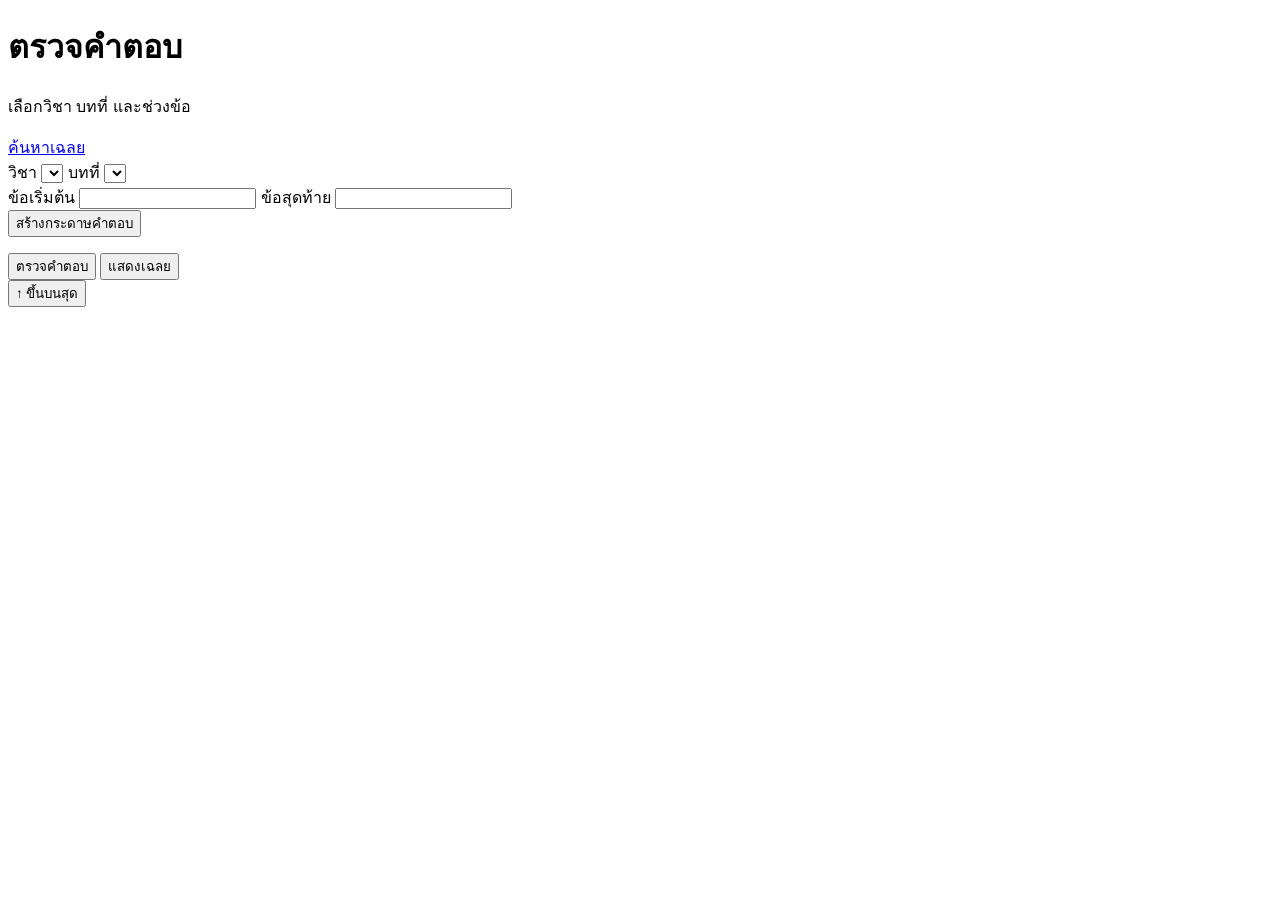
==== answer-sheet.html @ c2da9200 "Add answer-sheet.html" ====
<!doctype html>
<html lang="th">
<head>
  <meta charset="utf-8">
  <meta name="viewport" content="width=device-width, initial-scale=1">
  <title>ตรวจคำตอบ</title>
  <script src="vendor/tailwind.js"></script>
  <style>
    @font-face {
      font-family: "Anuphan";
      font-style: normal;
      font-weight: 100 900;
      font-display: swap;
      src: url("fonts/anuphan-thai.woff2") format("woff2");
      unicode-range: U+02D7, U+0303, U+0331, U+0E01-0E5B, U+200C-200D, U+25CC;
    }
    @font-face {
      font-family: "Anuphan";
      font-style: normal;
      font-weight: 100 900;
      font-display: swap;
      src: url("fonts/anuphan-vietnamese.woff2") format("woff2");
      unicode-range: U+0102-0103, U+0110-0111, U+0128-0129, U+0168-0169, U+01A0-01A1, U+01AF-01B0, U+0300-0301, U+0303-0304, U+0308-0309, U+0323, U+0329, U+1EA0-1EF9, U+20AB;
    }
    @font-face {
      font-family: "Anuphan";
      font-style: normal;
      font-weight: 100 900;
      font-display: swap;
      src: url("fonts/anuphan-latin-ext.woff2") format("woff2");
      unicode-range: U+0100-02BA, U+02BD-02C5, U+02C7-02CC, U+02CE-02D7, U+02DD-02FF, U+0304, U+0308, U+0329, U+1D00-1DBF, U+1E00-1E9F, U+1EF2-1EFF, U+2020, U+20A0-20AB, U+20AD-20C4, U+2113, U+2C60-2C7F, U+A720-A7FF;
    }
    @font-face {
      font-family: "Anuphan";
      font-style: normal;
      font-weight: 100 900;
      font-display: swap;
      src: url("fonts/anuphan-latin.woff2") format("woff2");
      unicode-range: U+0000-00FF, U+0131, U+0152-0153, U+02BB-02BC, U+02C6, U+02DA, U+02DC, U+0304, U+0308, U+0329, U+2000-206F, U+20AC, U+2122, U+2191, U+2193, U+2212, U+2215, U+FEFF, U+FFFD;
    }
    html, body {
      font-family: "Anuphan", sans-serif;
    }
  </style>
</head>
<body class="min-h-screen bg-white text-gray-900">
  <main class="mx-auto w-full max-w-md p-5 pb-24">
    <div class="text-center">
      <h1 class="text-2xl font-bold leading-tight">ตรวจคำตอบ</h1>
      <p class="mt-2 text-sm text-gray-600">เลือกวิชา บทที่ และช่วงข้อ</p>
      <a href="index.html"
         class="mt-3 inline-block text-sm font-medium text-blue-700 underline underline-offset-4 hover:text-blue-800">
        ค้นหาเฉลย
      </a>
    </div>

    <form id="setup-form" class="mt-8 space-y-5">
      <label class="block">
        <span class="mb-2 block text-sm font-medium">วิชา</span>
        <select id="subject" class="w-full rounded-lg border border-gray-300 bg-white px-3 py-3 text-base focus:border-blue-700 focus:outline-none focus:ring-2 focus:ring-blue-200"></select>
      </label>

      <label class="block">
        <span class="mb-2 block text-sm font-medium">บทที่</span>
        <select id="chapter" class="w-full rounded-lg border border-gray-300 bg-white px-3 py-3 text-base focus:border-blue-700 focus:outline-none focus:ring-2 focus:ring-blue-200"></select>
      </label>

      <div class="grid grid-cols-2 gap-4">
        <label class="block">
          <span class="mb-2 block text-sm font-medium">ข้อเริ่มต้น</span>
          <input id="start" type="number" min="1" step="1" inputmode="numeric"
                 class="w-full rounded-lg border border-gray-300 bg-white px-3 py-3 text-base focus:border-blue-700 focus:outline-none focus:ring-2 focus:ring-blue-200">
        </label>
        <label class="block">
          <span class="mb-2 block text-sm font-medium">ข้อสุดท้าย</span>
          <input id="end" type="number" min="1" step="1" inputmode="numeric"
                 class="w-full rounded-lg border border-gray-300 bg-white px-3 py-3 text-base focus:border-blue-700 focus:outline-none focus:ring-2 focus:ring-blue-200">
        </label>
      </div>

      <button type="submit"
              class="w-full rounded-lg bg-blue-700 px-4 py-3 text-base font-medium text-white transition-colors hover:bg-blue-800 active:bg-blue-900 focus:outline-none focus:ring-2 focus:ring-blue-300 focus:ring-offset-2">
        สร้างกระดาษคำตอบ
      </button>
    </form>

    <p id="error" class="mt-5 hidden rounded-lg border border-red-300 p-4 text-center text-sm text-red-700"></p>

    <section id="sheet" class="mt-8 hidden">
      <div class="text-center">
        <p id="sheet-info" class="text-sm leading-relaxed text-gray-600"></p>
        <p id="score" class="mt-3 hidden text-xl font-bold"></p>
        <div class="mt-4 flex justify-center gap-3">
          <button id="check" type="button"
                  class="rounded-lg bg-blue-700 px-4 py-2.5 text-sm font-medium text-white transition-colors hover:bg-blue-800 active:bg-blue-900 focus:outline-none focus:ring-2 focus:ring-blue-300 focus:ring-offset-2">
            ตรวจคำตอบ
          </button>
          <button id="reveal" type="button"
                  class="hidden rounded-lg border border-gray-300 bg-white px-4 py-2.5 text-sm font-medium transition-colors hover:bg-gray-50 focus:outline-none focus:ring-2 focus:ring-blue-200">
            แสดงเฉลย
          </button>
        </div>
      </div>

      <div id="rows" class="mt-6 space-y-4"></div>
    </section>
  </main>

  <button id="to-top" type="button" aria-label="กลับขึ้นด้านบน"
          class="fixed bottom-5 right-5 hidden rounded-full border border-blue-800 bg-blue-700 px-4 py-3 text-sm font-medium text-white transition-colors hover:bg-blue-800 focus:outline-none focus:ring-2 focus:ring-blue-300 focus:ring-offset-2">
    ↑ ขึ้นบนสุด
  </button>

  <script src="data.js"></script>
  <script src="answer-sheet.js"></script>
  <script src="to-top.js"></script>
</body>
</html>
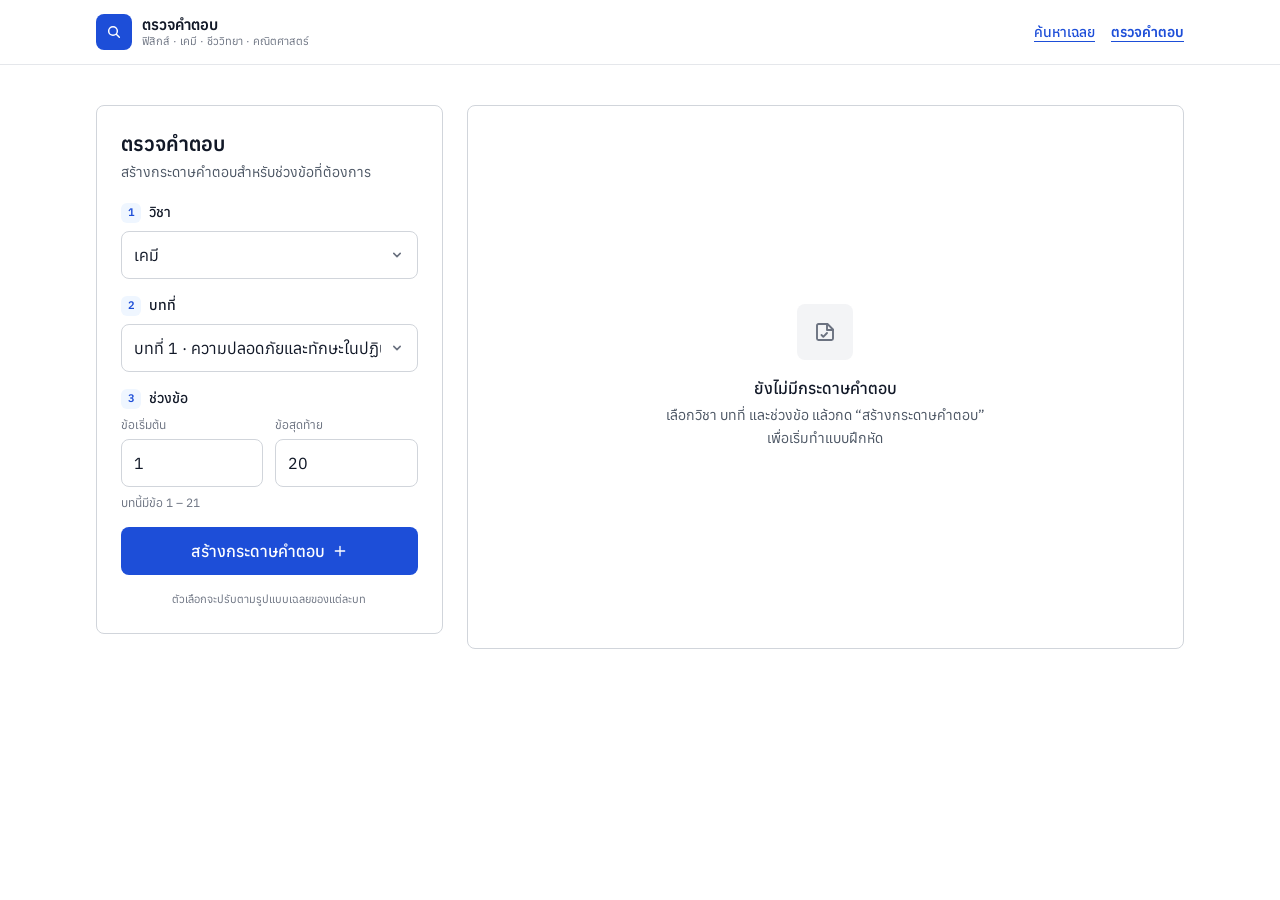
==== commit 17fb1852: "Redesign UI, add PWA, and improve answer sheet Refresh layout with flat styling, remove footer, and " ====
--- a/answer-sheet.html
+++ b/answer-sheet.html
@@ -3,116 +3,141 @@
 <head>
   <meta charset="utf-8">
   <meta name="viewport" content="width=device-width, initial-scale=1">
+  <meta name="theme-color" content="#1d4ed8">
+  <meta name="description" content="สร้างกระดาษคำตอบและตรวจคำตอบช่วงข้อที่เลือก พร้อมคะแนนและเฉลยรายข้อ">
   <title>ตรวจคำตอบ</title>
+  <link rel="manifest" href="manifest.webmanifest">
+  <link rel="icon" href="icons/icon-192.png" sizes="192x192" type="image/png">
+  <link rel="apple-touch-icon" href="icons/apple-touch-icon.png">
+  <meta name="apple-mobile-web-app-capable" content="yes">
+  <meta name="mobile-web-app-capable" content="yes">
+  <meta name="apple-mobile-web-app-title" content="ตรวจคำตอบ">
+  <meta name="apple-mobile-web-app-status-bar-style" content="default">
+  <link rel="stylesheet" href="styles.css">
   <script src="vendor/tailwind.js"></script>
-  <style>
-    @font-face {
-      font-family: "Anuphan";
-      font-style: normal;
-      font-weight: 100 900;
-      font-display: swap;
-      src: url("fonts/anuphan-thai.woff2") format("woff2");
-      unicode-range: U+02D7, U+0303, U+0331, U+0E01-0E5B, U+200C-200D, U+25CC;
-    }
-    @font-face {
-      font-family: "Anuphan";
-      font-style: normal;
-      font-weight: 100 900;
-      font-display: swap;
-      src: url("fonts/anuphan-vietnamese.woff2") format("woff2");
-      unicode-range: U+0102-0103, U+0110-0111, U+0128-0129, U+0168-0169, U+01A0-01A1, U+01AF-01B0, U+0300-0301, U+0303-0304, U+0308-0309, U+0323, U+0329, U+1EA0-1EF9, U+20AB;
-    }
-    @font-face {
-      font-family: "Anuphan";
-      font-style: normal;
-      font-weight: 100 900;
-      font-display: swap;
-      src: url("fonts/anuphan-latin-ext.woff2") format("woff2");
-      unicode-range: U+0100-02BA, U+02BD-02C5, U+02C7-02CC, U+02CE-02D7, U+02DD-02FF, U+0304, U+0308, U+0329, U+1D00-1DBF, U+1E00-1E9F, U+1EF2-1EFF, U+2020, U+20A0-20AB, U+20AD-20C4, U+2113, U+2C60-2C7F, U+A720-A7FF;
-    }
-    @font-face {
-      font-family: "Anuphan";
-      font-style: normal;
-      font-weight: 100 900;
-      font-display: swap;
-      src: url("fonts/anuphan-latin.woff2") format("woff2");
-      unicode-range: U+0000-00FF, U+0131, U+0152-0153, U+02BB-02BC, U+02C6, U+02DA, U+02DC, U+0304, U+0308, U+0329, U+2000-206F, U+20AC, U+2122, U+2191, U+2193, U+2212, U+2215, U+FEFF, U+FFFD;
-    }
-    html, body {
-      font-family: "Anuphan", sans-serif;
-    }
-  </style>
 </head>
 <body class="min-h-screen bg-white text-gray-900">
-  <main class="mx-auto w-full max-w-md p-5 pb-24">
-    <div class="text-center">
-      <h1 class="text-2xl font-bold leading-tight">ตรวจคำตอบ</h1>
-      <p class="mt-2 text-sm text-gray-600">เลือกวิชา บทที่ และช่วงข้อ</p>
-      <a href="index.html"
-         class="mt-3 inline-block text-sm font-medium text-blue-700 underline underline-offset-4 hover:text-blue-800">
-        ค้นหาเฉลย
+  <a href="#main" class="skip-link">ข้ามไปที่เนื้อหา</a>
+
+  <header class="appbar">
+    <div class="mx-auto flex h-16 w-full max-w-6xl items-center gap-3 px-4 sm:px-6 lg:px-8">
+      <a href="index.html" class="flex min-w-0 items-center gap-2.5" aria-label="ค้นหาเฉลยข้อสอบ หน้าแรก">
+        <span class="brand-mark" aria-hidden="true">
+          <svg viewBox="0 0 24 24" fill="none" stroke="currentColor" stroke-width="2.2" stroke-linecap="round" class="h-4 w-4">
+            <circle cx="10.5" cy="10.5" r="6.5"></circle>
+            <path d="m15.5 15.5 4.5 4.5"></path>
+          </svg>
+        </span>
+        <span class="flex min-w-0 flex-col leading-tight">
+          <span class="truncate text-[13px] font-semibold sm:text-[15px]">ตรวจคำตอบ</span>
+          <span class="hidden text-[11px] text-gray-500 sm:block">ฟิสิกส์ · เคมี · ชีววิทยา · คณิตศาสตร์</span>
+        </span>
       </a>
+
+      <nav class="ml-auto flex flex-none items-center gap-4 text-sm font-medium" aria-label="เมนูหลัก">
+        <a href="index.html" class="nav-link">ค้นหาเฉลย</a>
+        <a href="answer-sheet.html" class="nav-link" aria-current="page">ตรวจคำตอบ</a>
+      </nav>
     </div>
+  </header>
 
-    <form id="setup-form" class="mt-8 space-y-5">
-      <label class="block">
-        <span class="mb-2 block text-sm font-medium">วิชา</span>
-        <select id="subject" class="w-full rounded-lg border border-gray-300 bg-white px-3 py-3 text-base focus:border-blue-700 focus:outline-none focus:ring-2 focus:ring-blue-200"></select>
-      </label>
+  <main id="main" class="mx-auto w-full max-w-6xl px-4 pb-16 pt-6 sm:px-6 lg:px-8 lg:pt-10">
+    <div class="grid grid-cols-1 gap-5 lg:grid-cols-3 lg:items-start lg:gap-6">
 
-      <label class="block">
-        <span class="mb-2 block text-sm font-medium">บทที่</span>
-        <select id="chapter" class="w-full rounded-lg border border-gray-300 bg-white px-3 py-3 text-base focus:border-blue-700 focus:outline-none focus:ring-2 focus:ring-blue-200"></select>
-      </label>
+      <!-- ------------------------------ setup ------------------------------ -->
+      <section class="card p-5 lg:sticky lg:top-24 lg:p-6" aria-labelledby="setup-title">
+        <h1 id="setup-title" class="text-xl font-semibold">ตรวจคำตอบ</h1>
+        <p class="mt-1 text-sm text-gray-600">สร้างกระดาษคำตอบสำหรับช่วงข้อที่ต้องการ</p>
 
-      <div class="grid grid-cols-2 gap-4">
-        <label class="block">
-          <span class="mb-2 block text-sm font-medium">ข้อเริ่มต้น</span>
-          <input id="start" type="number" min="1" step="1" inputmode="numeric"
-                 class="w-full rounded-lg border border-gray-300 bg-white px-3 py-3 text-base focus:border-blue-700 focus:outline-none focus:ring-2 focus:ring-blue-200">
-        </label>
-        <label class="block">
-          <span class="mb-2 block text-sm font-medium">ข้อสุดท้าย</span>
-          <input id="end" type="number" min="1" step="1" inputmode="numeric"
-                 class="w-full rounded-lg border border-gray-300 bg-white px-3 py-3 text-base focus:border-blue-700 focus:outline-none focus:ring-2 focus:ring-blue-200">
-        </label>
-      </div>
+        <form id="setup-form" class="mt-5 space-y-4">
+          <label for="subject" class="block">
+            <span class="step"><span class="step-num" aria-hidden="true">1</span>วิชา</span>
+            <select id="subject" class="field"></select>
+          </label>
 
-      <button type="submit"
-              class="w-full rounded-lg bg-blue-700 px-4 py-3 text-base font-medium text-white transition-colors hover:bg-blue-800 active:bg-blue-900 focus:outline-none focus:ring-2 focus:ring-blue-300 focus:ring-offset-2">
-        สร้างกระดาษคำตอบ
-      </button>
-    </form>
+          <label for="chapter" class="block">
+            <span class="step"><span class="step-num" aria-hidden="true">2</span>บทที่</span>
+            <select id="chapter" class="field"></select>
+          </label>
 
-    <p id="error" class="mt-5 hidden rounded-lg border border-red-300 p-4 text-center text-sm text-red-700"></p>
+          <div>
+            <span class="step"><span class="step-num" aria-hidden="true">3</span>ช่วงข้อ</span>
+            <div class="grid grid-cols-2 gap-3">
+              <label for="start" class="block">
+                <span class="mb-1.5 block text-xs text-gray-500">ข้อเริ่มต้น</span>
+                <input id="start" type="number" min="1" step="1" inputmode="numeric" class="field">
+              </label>
+              <label for="end" class="block">
+                <span class="mb-1.5 block text-xs text-gray-500">ข้อสุดท้าย</span>
+                <input id="end" type="number" min="1" step="1" inputmode="numeric" class="field">
+              </label>
+            </div>
+            <p id="range-hint" class="mt-2 text-xs text-gray-500"></p>
+          </div>
 
-    <section id="sheet" class="mt-8 hidden">
-      <div class="text-center">
-        <p id="sheet-info" class="text-sm leading-relaxed text-gray-600"></p>
-        <p id="score" class="mt-3 hidden text-xl font-bold"></p>
-        <div class="mt-4 flex justify-center gap-3">
-          <button id="check" type="button"
-                  class="rounded-lg bg-blue-700 px-4 py-2.5 text-sm font-medium text-white transition-colors hover:bg-blue-800 active:bg-blue-900 focus:outline-none focus:ring-2 focus:ring-blue-300 focus:ring-offset-2">
-            ตรวจคำตอบ
+          <button type="submit" class="btn btn-primary w-full">
+            สร้างกระดาษคำตอบ
+            <svg viewBox="0 0 24 24" fill="none" stroke="currentColor" stroke-width="2" stroke-linecap="round"
+                 stroke-linejoin="round" class="h-4 w-4" aria-hidden="true">
+              <path d="M12 5v14M5 12h14"></path>
+            </svg>
           </button>
-          <button id="reveal" type="button"
-                  class="hidden rounded-lg border border-gray-300 bg-white px-4 py-2.5 text-sm font-medium transition-colors hover:bg-gray-50 focus:outline-none focus:ring-2 focus:ring-blue-200">
-            แสดงเฉลย
-          </button>
+        </form>
+
+        <p id="error" class="mt-4 rounded-lg border border-red-300 px-3 py-2.5 text-sm text-red-700" hidden></p>
+
+        <p class="mt-4 text-center text-[11px] leading-relaxed text-gray-500">
+          ตัวเลือกจะปรับตามรูปแบบเฉลยของแต่ละบท
+        </p>
+      </section>
+
+      <!-- ------------------------------ sheet ------------------------------ -->
+      <section class="lg:col-span-2" aria-label="กระดาษคำตอบ">
+
+        <div id="sheet-idle" class="card flex min-h-[20rem] flex-col items-center justify-center p-8 text-center lg:min-h-[34rem]">
+          <span class="grid h-14 w-14 place-items-center rounded-lg bg-gray-100 text-gray-500">
+            <svg viewBox="0 0 24 24" fill="none" stroke="currentColor" stroke-width="1.9" stroke-linecap="round"
+                 stroke-linejoin="round" class="h-6 w-6" aria-hidden="true">
+              <path d="M4 5.5A1.5 1.5 0 0 1 5.5 4h9L20 9.5v9a1.5 1.5 0 0 1-1.5 1.5h-13A1.5 1.5 0 0 1 4 18.5Z"></path>
+              <path d="M14 4v6h6"></path>
+              <path d="m8.5 15 1.8 1.8L14 13"></path>
+            </svg>
+          </span>
+          <p class="mt-4 text-base font-medium">ยังไม่มีกระดาษคำตอบ</p>
+          <p class="mt-1 max-w-xs text-sm leading-relaxed text-gray-600">
+            เลือกวิชา บทที่ และช่วงข้อ แล้วกด “สร้างกระดาษคำตอบ” เพื่อเริ่มทำแบบฝึกหัด
+          </p>
         </div>
-      </div>
 
-      <div id="rows" class="mt-6 space-y-4"></div>
-    </section>
+        <div id="sheet" hidden>
+          <div class="card z-20 mb-4 flex flex-wrap items-center gap-3 p-4 lg:sticky lg:top-16">
+            <div class="min-w-0 flex-1 basis-full sm:basis-0">
+              <p id="sheet-info" class="text-sm font-medium sm:truncate"></p>
+              <p id="score" class="text-sm text-gray-600" hidden></p>
+            </div>
+            <div class="flex flex-wrap items-center gap-2">
+              <button id="check" type="button" class="btn btn-primary btn-sm">ตรวจคำตอบ</button>
+              <button id="reveal" type="button" class="btn btn-ghost btn-sm" hidden>แสดงเฉลย</button>
+              <button id="reset" type="button" class="btn btn-ghost btn-sm" title="ล้างคำตอบทั้งหมด">ล้าง</button>
+            </div>
+          </div>
+
+          <div id="rows" class="grid grid-cols-1 gap-3 sm:grid-cols-2"></div>
+        </div>
+
+      </section>
+
+    </div>
   </main>
 
-  <button id="to-top" type="button" aria-label="กลับขึ้นด้านบน"
-          class="fixed bottom-5 right-5 hidden rounded-full border border-blue-800 bg-blue-700 px-4 py-3 text-sm font-medium text-white transition-colors hover:bg-blue-800 focus:outline-none focus:ring-2 focus:ring-blue-300 focus:ring-offset-2">
+  <button id="to-top" type="button" aria-label="กลับขึ้นด้านบน" hidden
+          class="fixed bottom-5 right-5 z-30 rounded-full border border-blue-800 bg-blue-700 px-4 py-3 text-sm font-medium text-white transition-colors hover:bg-blue-800 focus:outline-none focus:ring-2 focus:ring-blue-300 focus:ring-offset-2">
     ↑ ขึ้นบนสุด
   </button>
 
   <script src="data.js"></script>
   <script src="answer-sheet.js"></script>
   <script src="to-top.js"></script>
+  <script src="pwa.js"></script>
 </body>
 </html>
--- a/styles.css
+++ b/styles.css
@@ -0,0 +1,468 @@
+/* ------------------------------------------------------------------
+   Answer Finder: shared styles
+   Flat, light skin. Layout lives in the markup (Tailwind utilities).
+   ------------------------------------------------------------------ */
+
+@font-face {
+  font-family: "Anuphan";
+  font-style: normal;
+  font-weight: 100 900;
+  font-display: swap;
+  src: url("fonts/anuphan-thai.woff2") format("woff2");
+  unicode-range: U+02D7, U+0303, U+0331, U+0E01-0E5B, U+200C-200D, U+25CC;
+}
+@font-face {
+  font-family: "Anuphan";
+  font-style: normal;
+  font-weight: 100 900;
+  font-display: swap;
+  src: url("fonts/anuphan-vietnamese.woff2") format("woff2");
+  unicode-range: U+0102-0103, U+0110-0111, U+0128-0129, U+0168-0169, U+01A0-01A1, U+01AF-01B0, U+0300-0301, U+0303-0304, U+0308-0309, U+0323, U+0329, U+1EA0-1EF9, U+20AB;
+}
+@font-face {
+  font-family: "Anuphan";
+  font-style: normal;
+  font-weight: 100 900;
+  font-display: swap;
+  src: url("fonts/anuphan-latin-ext.woff2") format("woff2");
+  unicode-range: U+0100-02BA, U+02BD-02C5, U+02C7-02CC, U+02CE-02D7, U+02DD-02FF, U+0304, U+0308, U+0329, U+1D00-1DBF, U+1E00-1E9F, U+1EF2-1EFF, U+2020, U+20A0-20AB, U+20AD-20C4, U+2113, U+2C60-2C7F, U+A720-A7FF;
+}
+@font-face {
+  font-family: "Anuphan";
+  font-style: normal;
+  font-weight: 100 900;
+  font-display: swap;
+  src: url("fonts/anuphan-latin.woff2") format("woff2");
+  unicode-range: U+0000-00FF, U+0131, U+0152-0153, U+02BB-02BC, U+02C6, U+02DA, U+02DC, U+0304, U+0308, U+0329, U+2000-206F, U+20AC, U+2122, U+2191, U+2193, U+2212, U+2215, U+FEFF, U+FFFD;
+}
+
+:root {
+  --ink: #111827;
+  --muted: #4b5563;
+  --line: #d1d5db;
+  --brand: #1d4ed8;
+  --brand-strong: #1e40af;
+  --brand-active: #1e3a8a;
+  color-scheme: light;
+}
+
+*,
+*::before,
+*::after {
+  box-sizing: border-box;
+}
+
+html {
+  -webkit-text-size-adjust: 100%;
+  scroll-behavior: smooth;
+  scroll-padding-top: 5.5rem;
+}
+
+body {
+  font-family: "Anuphan", ui-sans-serif, system-ui, -apple-system, "Segoe UI", sans-serif;
+  background: #fff;
+  color: var(--ink);
+  -webkit-font-smoothing: antialiased;
+  -moz-osx-font-smoothing: grayscale;
+}
+
+[hidden] {
+  display: none !important;
+}
+
+/* ---------- skip link ---------- */
+.skip-link {
+  position: fixed;
+  left: 1rem;
+  top: -4rem;
+  z-index: 90;
+  padding: 0.5rem 0.9rem;
+  border-radius: 0.5rem;
+  background: var(--brand);
+  color: #fff;
+  font-size: 0.875rem;
+  font-weight: 500;
+}
+.skip-link:focus {
+  top: 0.75rem;
+  outline: none;
+  box-shadow: 0 0 0 2px #93c5fd;
+}
+
+/* ---------- app bar ---------- */
+.appbar {
+  position: sticky;
+  top: 0;
+  z-index: 40;
+  background: #fff;
+  border-bottom: 1px solid #e5e7eb;
+}
+
+.brand-mark {
+  display: grid;
+  place-items: center;
+  flex: none;
+  width: 2.25rem;
+  height: 2.25rem;
+  border-radius: 0.5rem;
+  background: var(--brand);
+  color: #fff;
+}
+
+.nav-link {
+  color: var(--brand);
+  text-decoration: underline;
+  text-underline-offset: 4px;
+  text-decoration-thickness: 1px;
+}
+.nav-link:hover {
+  color: var(--brand-strong);
+}
+.nav-link[aria-current="page"] {
+  font-weight: 600;
+}
+.nav-link:focus-visible {
+  outline: 2px solid #93c5fd;
+  outline-offset: 2px;
+  border-radius: 0.25rem;
+}
+
+/* ---------- surfaces ---------- */
+.card {
+  min-width: 0;
+  background: #fff;
+  border: 1px solid var(--line);
+  border-radius: 0.5rem;
+}
+
+.step {
+  display: flex;
+  align-items: center;
+  gap: 0.5rem;
+  margin-bottom: 0.5rem;
+  font-size: 0.875rem;
+  font-weight: 500;
+  color: var(--ink);
+}
+.step-num {
+  display: grid;
+  place-items: center;
+  width: 1.25rem;
+  height: 1.25rem;
+  border-radius: 0.375rem;
+  background: #eff6ff;
+  color: var(--brand);
+  font-size: 0.6875rem;
+  font-weight: 600;
+}
+
+/* ---------- controls ---------- */
+.field {
+  width: 100%;
+  min-width: 0;
+  height: 3rem;
+  padding: 0 0.75rem;
+  border: 1px solid var(--line);
+  border-radius: 0.5rem;
+  background: #fff;
+  color: var(--ink);
+  font-family: inherit;
+  font-size: 1rem;
+  transition: border-color 0.15s ease, box-shadow 0.15s ease;
+}
+.field::placeholder {
+  color: #9ca3af;
+}
+.field:hover {
+  border-color: #9ca3af;
+}
+.field:focus {
+  outline: none;
+  border-color: var(--brand);
+  box-shadow: 0 0 0 2px #bfdbfe;
+}
+.field-sm {
+  height: 2.5rem;
+  font-size: 0.9375rem;
+}
+
+select.field {
+  appearance: none;
+  -webkit-appearance: none;
+  padding-right: 2.25rem;
+  cursor: pointer;
+  background-image: url("data:image/svg+xml;charset=utf-8,%3Csvg xmlns='http://www.w3.org/2000/svg' viewBox='0 0 20 20' fill='none' stroke='%236b7280' stroke-width='2' stroke-linecap='round' stroke-linejoin='round'%3E%3Cpath d='M6 8l4 4 4-4'/%3E%3C/svg%3E");
+  background-repeat: no-repeat;
+  background-position: right 0.75rem center;
+  background-size: 1rem;
+}
+
+.btn {
+  display: inline-flex;
+  align-items: center;
+  justify-content: center;
+  gap: 0.4rem;
+  height: 3rem;
+  padding: 0 1rem;
+  border: 1px solid transparent;
+  border-radius: 0.5rem;
+  font-family: inherit;
+  font-size: 1rem;
+  font-weight: 500;
+  line-height: 1;
+  cursor: pointer;
+  text-decoration: none;
+  white-space: nowrap;
+  transition: background-color 0.15s ease, border-color 0.15s ease, color 0.15s ease;
+}
+.btn-primary {
+  background: var(--brand);
+  color: #fff;
+}
+.btn-primary:hover {
+  background: var(--brand-strong);
+}
+.btn-primary:active {
+  background: var(--brand-active);
+}
+.btn-primary:focus-visible {
+  outline: none;
+  box-shadow: 0 0 0 2px #fff, 0 0 0 4px #93c5fd;
+}
+.btn-ghost {
+  background: #fff;
+  border-color: var(--line);
+  color: var(--ink);
+}
+.btn-ghost:hover {
+  background: #f9fafb;
+  border-color: #9ca3af;
+}
+.btn-ghost:focus-visible {
+  outline: none;
+  box-shadow: 0 0 0 2px #bfdbfe;
+}
+.btn-sm {
+  height: 2.5rem;
+  padding: 0 0.75rem;
+  border-radius: 0.5rem;
+  font-size: 0.875rem;
+}
+
+kbd {
+  padding: 0 0.3rem;
+  border: 1px solid var(--line);
+  border-radius: 0.25rem;
+  background: #fff;
+  color: var(--muted);
+  font-family: inherit;
+  font-size: 0.75rem;
+  font-weight: 500;
+}
+
+/* ---------- answer stage ---------- */
+.answer-value {
+  font-size: 2.25rem;
+  font-weight: 700;
+  line-height: 1.2;
+  overflow-wrap: anywhere;
+}
+.answer-value[data-size="m"] {
+  font-size: 1.875rem;
+  line-height: 1.3;
+}
+.answer-value[data-size="s"] {
+  font-size: 1.5rem;
+  line-height: 1.5;
+}
+
+.animate-rise {
+  animation: rise 0.25s ease-out both;
+}
+@keyframes rise {
+  from {
+    opacity: 0;
+    transform: translateY(6px);
+  }
+  to {
+    opacity: 1;
+    transform: none;
+  }
+}
+
+/* ---------- answer-sheet questions ---------- */
+.qcard {
+  display: flex;
+  flex-direction: column;
+  gap: 0.75rem;
+  padding: 1rem;
+  border: 1px solid var(--line);
+  border-radius: 0.5rem;
+  background: #fff;
+}
+.qcard[data-state="correct"] {
+  border-color: #22c55e;
+}
+.qcard[data-state="wrong"] {
+  border-color: #ef4444;
+}
+
+.qcard-body {
+  display: flex;
+  flex: 1 1 auto;
+  flex-direction: column;
+  justify-content: center;
+  gap: 0.75rem;
+  min-height: 0;
+}
+
+.qcard-list {
+  display: grid;
+  grid-template-columns: repeat(auto-fit, minmax(5rem, 1fr));
+  flex: 1 1 auto;
+  align-items: start;
+  align-content: center;
+  justify-items: center;
+  gap: 0.5rem 0.375rem;
+}
+
+.yn-item {
+  display: flex;
+  flex-direction: column;
+  align-items: flex-start;
+  gap: 0.25rem;
+  min-width: 0;
+}
+
+.yn-label {
+  color: #9ca3af;
+  font-size: 0.6875rem;
+  font-weight: 500;
+  line-height: 1.2;
+  font-variant-numeric: tabular-nums;
+}
+
+.yn-options {
+  display: flex;
+  align-items: center;
+  gap: 0.375rem;
+}
+
+.yn-opt {
+  display: grid;
+  place-items: center;
+  width: 2.25rem;
+  height: 2.25rem;
+  padding: 0;
+  border: 1px solid var(--line);
+  border-radius: 0.375rem;
+  background: #fff;
+  color: #6b7280;
+  cursor: pointer;
+  transition: background-color 0.12s ease, border-color 0.12s ease, color 0.12s ease;
+}
+.yn-opt[data-value="yes"]:hover {
+  border-color: #4ade80;
+  color: #16a34a;
+}
+.yn-opt[data-value="no"]:hover {
+  border-color: #f87171;
+  color: #dc2626;
+}
+.yn-opt:focus-visible {
+  outline: none;
+  box-shadow: 0 0 0 2px #bfdbfe;
+}
+.yn-opt[data-selected="true"][data-value="yes"] {
+  border-color: #16a34a;
+  background: #16a34a;
+  color: #fff;
+}
+.yn-opt[data-selected="true"][data-value="no"] {
+  border-color: #dc2626;
+  background: #dc2626;
+  color: #fff;
+}
+
+.yn-icon {
+  display: grid;
+  place-items: center;
+}
+
+.chip {
+  display: grid;
+  place-items: center;
+  width: 2.75rem;
+  height: 2.75rem;
+  border: 1px solid var(--line);
+  border-radius: 0.5rem;
+  background: #fff;
+  color: var(--ink);
+  font-family: inherit;
+  font-size: 1rem;
+  font-weight: 500;
+  cursor: pointer;
+  transition: background-color 0.12s ease, border-color 0.12s ease, color 0.12s ease;
+}
+.chip:hover {
+  border-color: #60a5fa;
+}
+.chip:focus-visible {
+  outline: none;
+  box-shadow: 0 0 0 2px #bfdbfe;
+}
+.chip[data-selected="true"] {
+  background: var(--brand);
+  border-color: var(--brand);
+  color: #fff;
+}
+
+.status {
+  flex: none;
+  padding: 0.25rem 0.625rem;
+  border-radius: 9999px;
+  background: #f3f4f6;
+  color: var(--muted);
+  font-size: 0.75rem;
+  font-weight: 500;
+  white-space: nowrap;
+}
+.status[data-tone="correct"] {
+  background: #dcfce7;
+  color: #15803d;
+}
+.status[data-tone="wrong"] {
+  background: #fee2e2;
+  color: #b91c1c;
+}
+.status[data-tone="neutral"] {
+  background: #f3f4f6;
+  color: var(--muted);
+}
+
+.answer-key {
+  padding-top: 0.75rem;
+  border-top: 1px solid #e5e7eb;
+  color: var(--muted);
+  font-size: 0.875rem;
+  line-height: 1.6;
+  white-space: pre-wrap;
+  overflow-wrap: anywhere;
+}
+
+/* ---------- motion preference ---------- */
+@media (prefers-reduced-motion: reduce) {
+  html {
+    scroll-behavior: auto;
+  }
+  *,
+  *::before,
+  *::after {
+    animation-duration: 0.001ms !important;
+    animation-iteration-count: 1 !important;
+    transition-duration: 0.001ms !important;
+  }
+  .animate-rise {
+    animation: none;
+  }
+}
